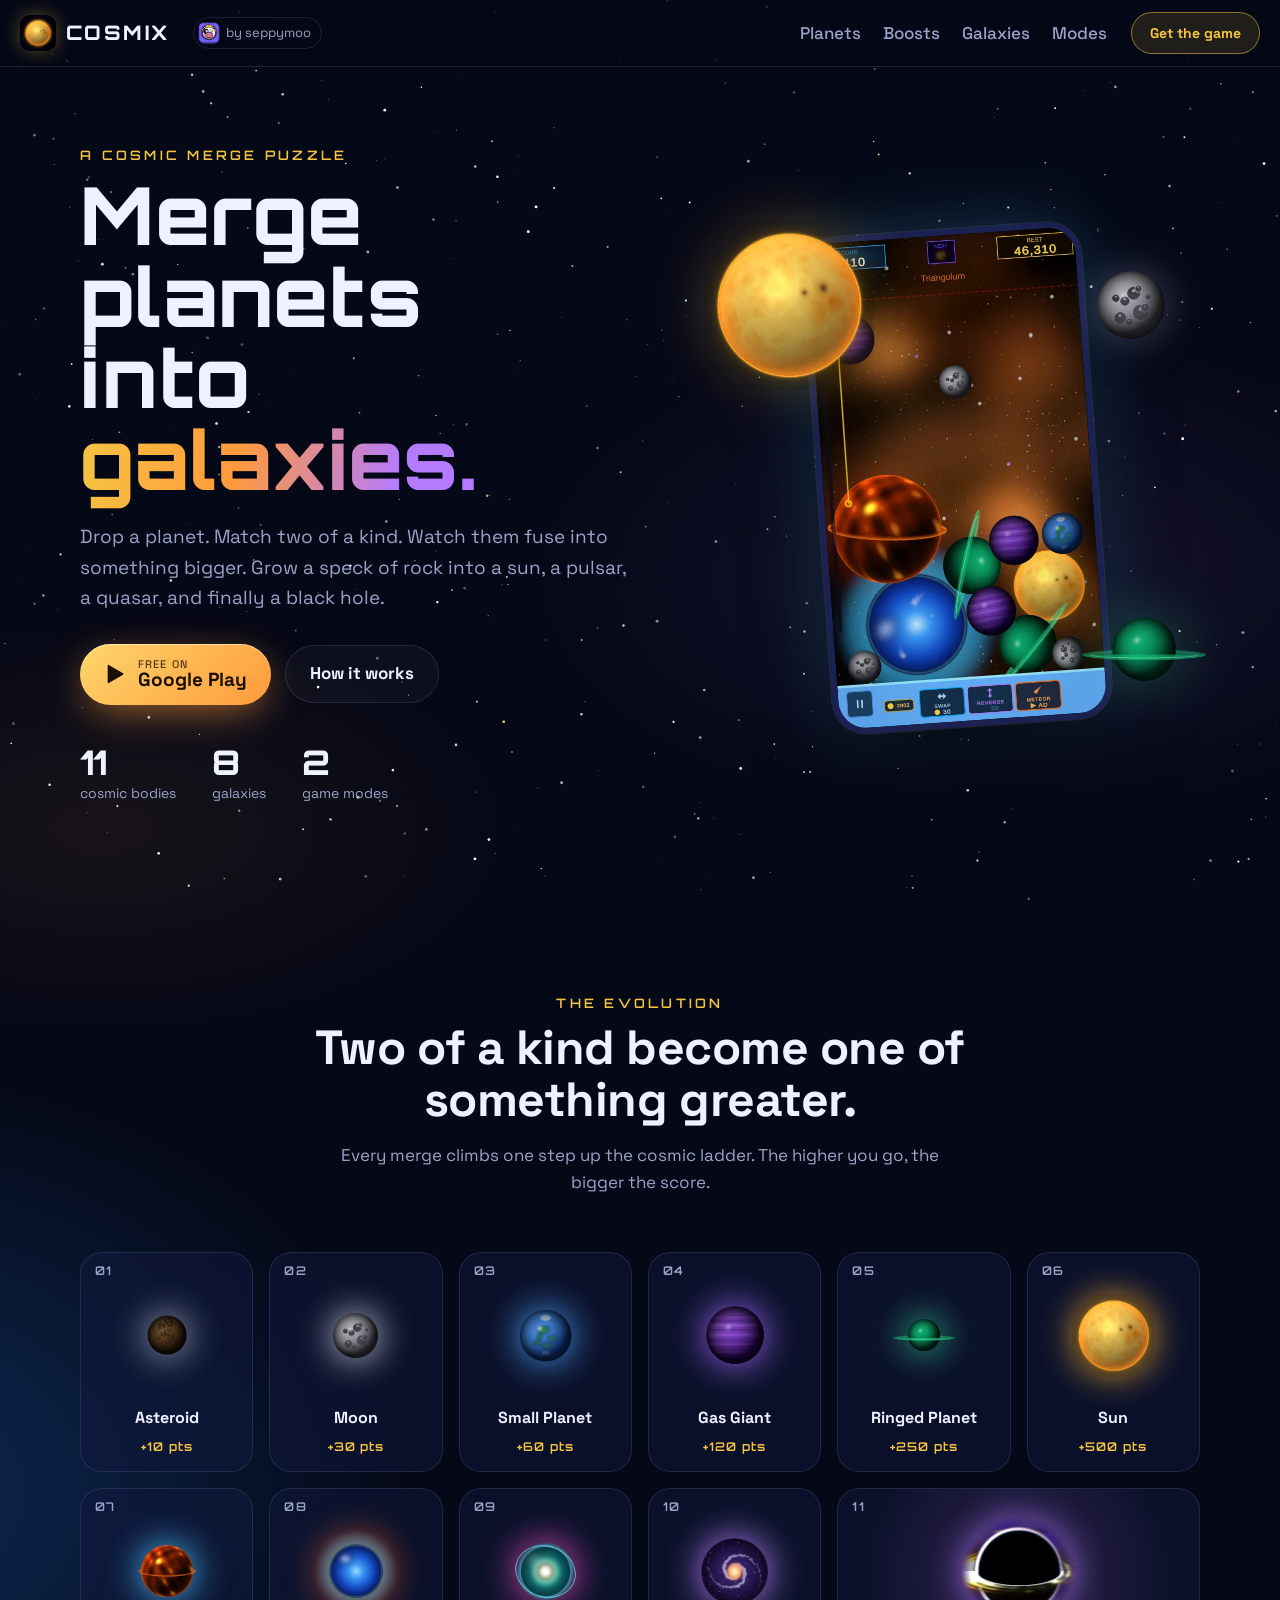
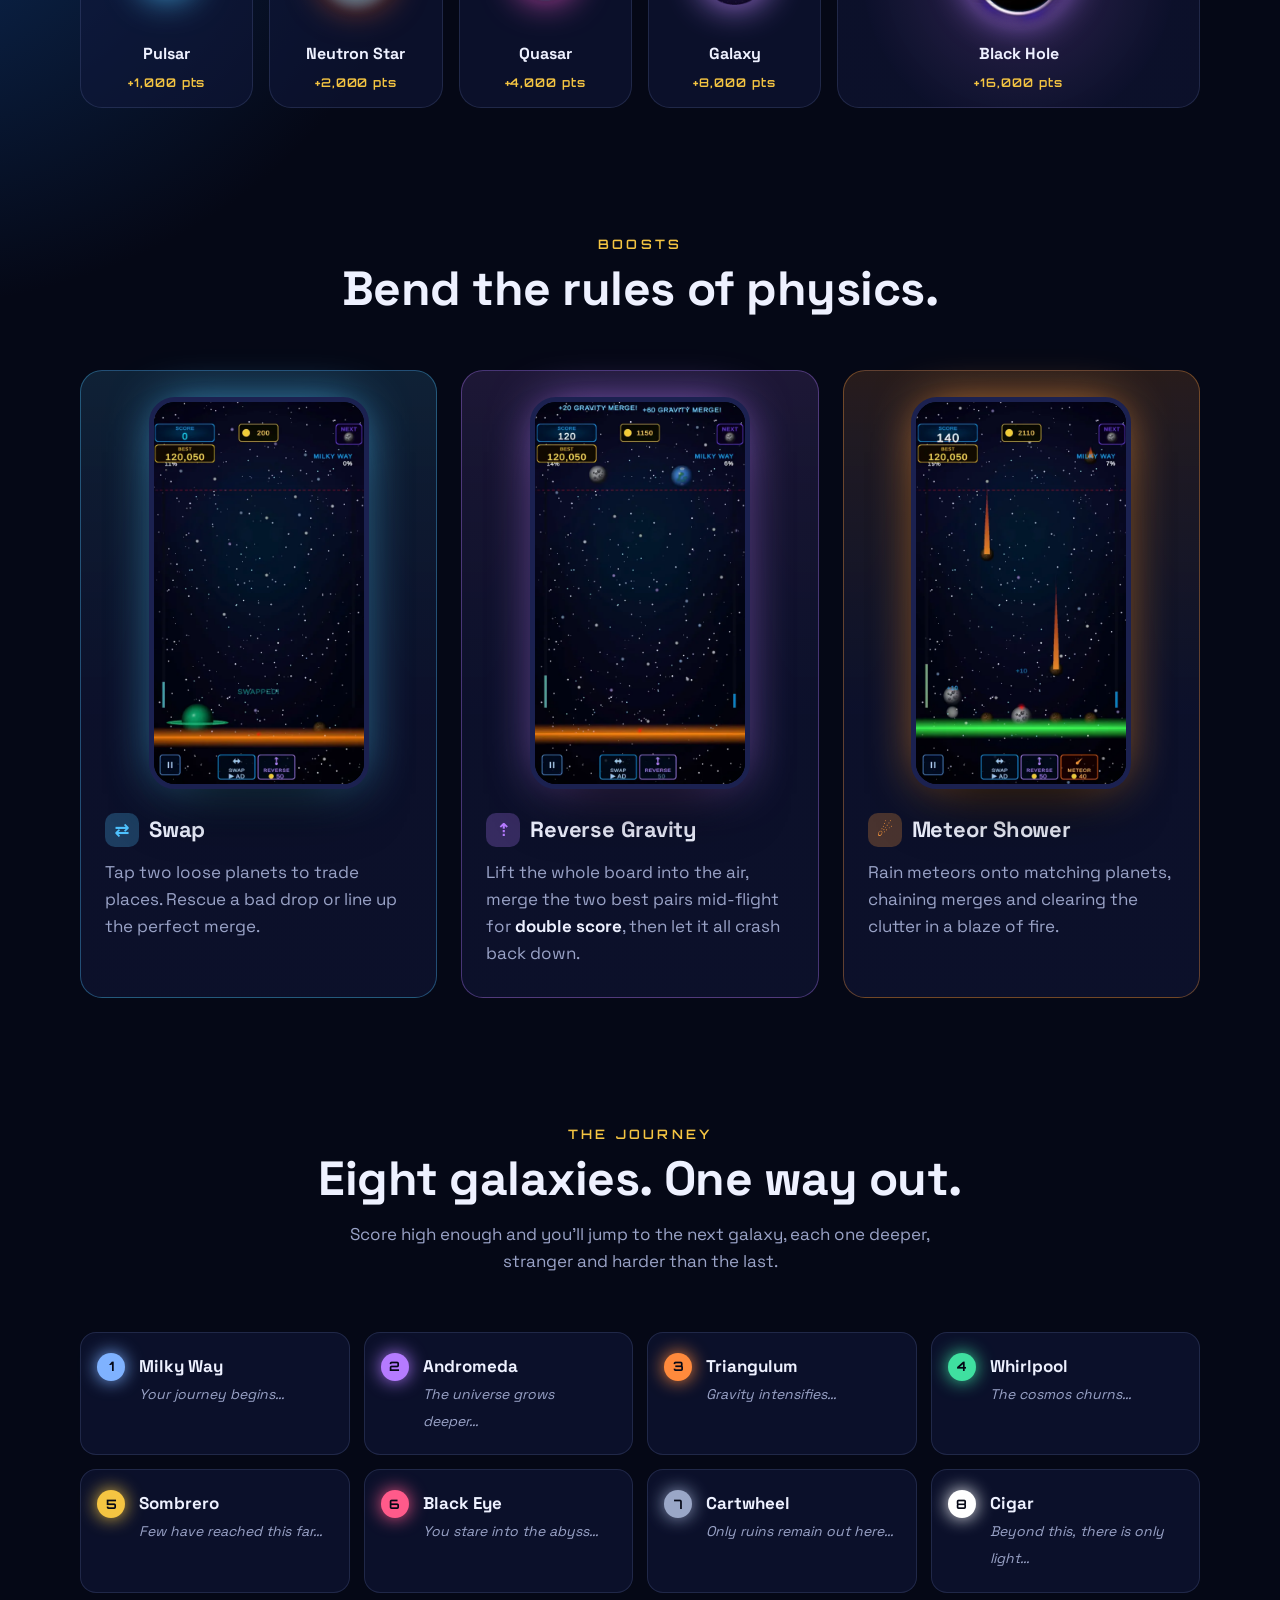
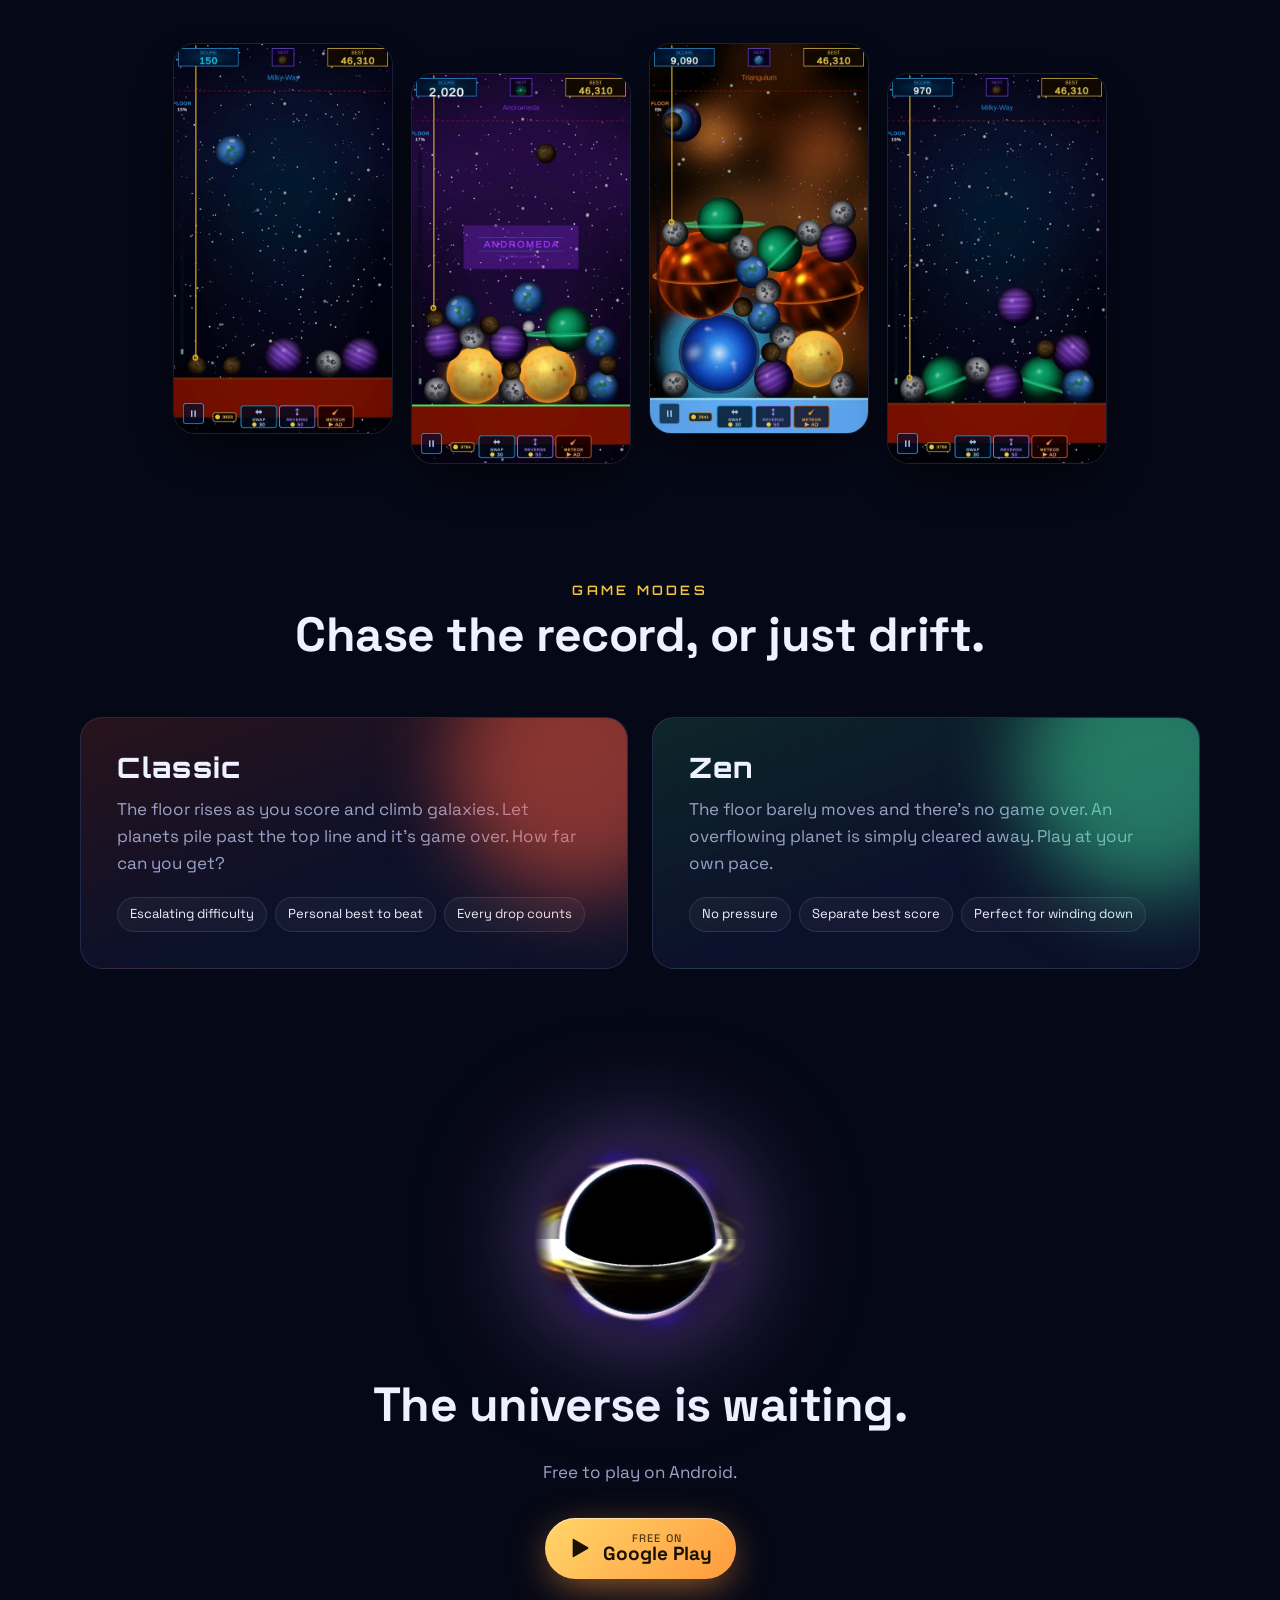
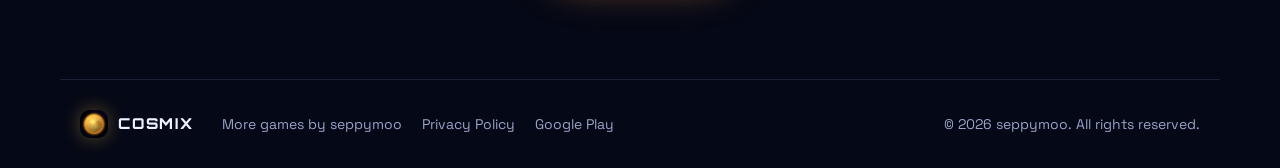
==== cosmix/index.html @ 3d3a6642 "Add About Me home page and seppymoo studio page; move Cosmix to /cosmix/ Co-Authored-By: Claude Opus" ====
<!doctype html>
<html lang="en">
<head>
<meta charset="utf-8">
<meta name="viewport" content="width=device-width, initial-scale=1, viewport-fit=cover">
<title>Cosmix — Merge planets into galaxies</title>
<meta name="description" content="Cosmix is a cosmic merge puzzle. Drop planets, match them, and grow asteroids into stars, quasars and black holes across eight galaxies. Free on Google Play.">
<meta name="theme-color" content="#050816">
<meta property="og:type" content="website">
<meta property="og:title" content="Cosmix — Merge planets into galaxies">
<meta property="og:description" content="Drop, match and merge your way from a tiny asteroid to a black hole. Free on Google Play.">
<meta property="og:image" content="https://sep-ai.github.io/cosmix/assets/og.jpg">
<meta property="og:url" content="https://sep-ai.github.io/cosmix/">
<meta name="twitter:card" content="summary_large_image">
<link rel="icon" type="image/png" href="assets/favicon.png">
<link rel="apple-touch-icon" href="assets/apple-touch-icon.png">
<link rel="preconnect" href="https://fonts.googleapis.com">
<link rel="preconnect" href="https://fonts.gstatic.com" crossorigin>
<link href="https://fonts.googleapis.com/css2?family=Orbitron:wght@600;800&family=Space+Grotesk:wght@400;500;700&display=swap" rel="stylesheet">
<link rel="stylesheet" href="style.css">
</head>
<body>
<canvas id="stars" aria-hidden="true"></canvas>
<div class="nebula" aria-hidden="true"></div>

<header class="nav">
  <a class="brand" href="#top"><img src="assets/icon.png" alt="" width="36" height="36"><span>COSMIX</span></a>
  <a class="by" href="../seppymoo/"><img src="../seppymoo/assets/cow.webp" alt="" width="22" height="22">by seppymoo</a>
  <nav>
    <a href="#planets">Planets</a>
    <a href="#boosts">Boosts</a>
    <a href="#galaxies">Galaxies</a>
    <a href="#modes">Modes</a>
  </nav>
  <a class="btn btn-sm" href="https://play.google.com/store/apps/details?id=com.sepai.cosmix">Get the game</a>
</header>

<main id="top">
  <!-- HERO -->
  <section class="hero wrap">
    <div class="hero-copy">
      <p class="eyebrow">A cosmic merge puzzle</p>
      <h1>Merge planets<br>into <span class="grad">galaxies.</span></h1>
      <p class="lede">Drop a planet. Match two of a kind. Watch them fuse into something bigger. Grow a speck of rock into a sun, a pulsar, a quasar, and finally a black hole.</p>
      <div class="cta-row">
        <a class="btn play" href="https://play.google.com/store/apps/details?id=com.sepai.cosmix">
          <svg viewBox="0 0 24 24" width="22" height="22" aria-hidden="true"><path fill="currentColor" d="M4 2.8v18.4c0 .6.7 1 1.2.7l15.6-9.2c.5-.3.5-1.1 0-1.4L5.2 2.1C4.7 1.8 4 2.2 4 2.8z"/></svg>
          <span><small>Free on</small>Google Play</span>
        </a>
        <a class="btn ghost" href="#planets">How it works</a>
      </div>
      <ul class="stats">
        <li><b>11</b><span>cosmic bodies</span></li>
        <li><b>8</b><span>galaxies</span></li>
        <li><b>2</b><span>game modes</span></li>
      </ul>
    </div>
    <div class="hero-art">
      <div class="orbit o1"><img src="assets/planets/sun.webp" alt=""></div>
      <div class="orbit o2"><img src="assets/planets/ringed_planet.webp" alt=""></div>
      <div class="orbit o3"><img src="assets/planets/moon.webp" alt=""></div>
      <div class="phone tilt"><img src="assets/shots/gp5.webp" alt="Cosmix gameplay in the Triangulum galaxy" width="540" height="960"></div>
    </div>
  </section>

  <!-- PLANET LADDER -->
  <section id="planets" class="wrap section">
    <p class="eyebrow">The evolution</p>
    <h2>Two of a kind become one of something greater.</h2>
    <p class="sub">Every merge climbs one step up the cosmic ladder. The higher you go, the bigger the score.</p>
    <ol class="ladder" id="ladder"></ol>
  </section>

  <!-- BOOSTS -->
  <section id="boosts" class="wrap section">
    <p class="eyebrow">Boosts</p>
    <h2>Bend the rules of physics.</h2>
    <div class="boosts">
      <article class="boost" style="--c:#4fc3ff">
        <div class="phone small"><img src="assets/shots/swap.webp" alt="Swap boost" loading="lazy" width="540" height="960"></div>
        <h3><span class="ico">⇄</span> Swap</h3>
        <p>Tap two loose planets to trade places. Rescue a bad drop or line up the perfect merge.</p>
      </article>
      <article class="boost" style="--c:#b57bff">
        <div class="phone small"><img src="assets/shots/reverse.webp" alt="Reverse Gravity boost" loading="lazy" width="540" height="960"></div>
        <h3><span class="ico">⇡</span> Reverse Gravity</h3>
        <p>Lift the whole board into the air, merge the two best pairs mid-flight for <b>double score</b>, then let it all crash back down.</p>
      </article>
      <article class="boost" style="--c:#ff9a3c">
        <div class="phone small"><img src="assets/shots/meteor.webp" alt="Meteor Shower boost" loading="lazy" width="540" height="960"></div>
        <h3><span class="ico">☄</span> Meteor Shower</h3>
        <p>Rain meteors onto matching planets, chaining merges and clearing the clutter in a blaze of fire.</p>
      </article>
    </div>
  </section>

  <!-- GALAXIES -->
  <section id="galaxies" class="wrap section">
    <p class="eyebrow">The journey</p>
    <h2>Eight galaxies. One way out.</h2>
    <p class="sub">Score high enough and you'll jump to the next galaxy, each one deeper, stranger and harder than the last.</p>
    <ol class="journey">
      <li style="--g:#7fb2ff"><b>Milky Way</b><span>Your journey begins…</span></li>
      <li style="--g:#b57bff"><b>Andromeda</b><span>The universe grows deeper…</span></li>
      <li style="--g:#ff8a3c"><b>Triangulum</b><span>Gravity intensifies…</span></li>
      <li style="--g:#3fe0a0"><b>Whirlpool</b><span>The cosmos churns…</span></li>
      <li style="--g:#f5c542"><b>Sombrero</b><span>Few have reached this far…</span></li>
      <li style="--g:#ff5a8a"><b>Black Eye</b><span>You stare into the abyss…</span></li>
      <li style="--g:#9aa7c7"><b>Cartwheel</b><span>Only ruins remain out here…</span></li>
      <li style="--g:#ffffff"><b>Cigar</b><span>Beyond this, there is only light…</span></li>
    </ol>
    <div class="gallery" aria-label="Screenshots">
      <img src="assets/shots/gp1.webp" alt="Milky Way" loading="lazy">
      <img src="assets/shots/gp3.webp" alt="Andromeda" loading="lazy">
      <img src="assets/shots/gp6.webp" alt="Triangulum" loading="lazy">
      <img src="assets/shots/gp2.webp" alt="Milky Way" loading="lazy">
    </div>
  </section>

  <!-- MODES -->
  <section id="modes" class="wrap section">
    <p class="eyebrow">Game modes</p>
    <h2>Chase the record, or just drift.</h2>
    <div class="modes">
      <article class="mode classic">
        <h3>Classic</h3>
        <p>The floor rises as you score and climb galaxies. Let planets pile past the top line and it's game over. How far can you get?</p>
        <ul><li>Escalating difficulty</li><li>Personal best to beat</li><li>Every drop counts</li></ul>
      </article>
      <article class="mode zen">
        <h3>Zen</h3>
        <p>The floor barely moves and there's no game over. An overflowing planet is simply cleared away. Play at your own pace.</p>
        <ul><li>No pressure</li><li>Separate best score</li><li>Perfect for winding down</li></ul>
      </article>
    </div>
  </section>

  <!-- FINAL CTA -->
  <section class="wrap final">
    <img class="final-hole" src="assets/planets/black_hole.webp" alt="" loading="lazy">
    <h2>The universe is waiting.</h2>
    <p class="sub">Free to play on Android.</p>
    <a class="btn play" href="https://play.google.com/store/apps/details?id=com.sepai.cosmix">
      <svg viewBox="0 0 24 24" width="22" height="22" aria-hidden="true"><path fill="currentColor" d="M4 2.8v18.4c0 .6.7 1 1.2.7l15.6-9.2c.5-.3.5-1.1 0-1.4L5.2 2.1C4.7 1.8 4 2.2 4 2.8z"/></svg>
      <span><small>Free on</small>Google Play</span>
    </a>
  </section>
</main>

<footer class="wrap footer">
  <div class="brand"><img src="assets/icon.png" alt="" width="28" height="28"><span>COSMIX</span></div>
  <nav><a href="../seppymoo/">More games by seppymoo</a><a href="privacy.html">Privacy Policy</a><a href="https://play.google.com/store/apps/details?id=com.sepai.cosmix">Google Play</a></nav>
  <p>© 2026 <a href="../seppymoo/">seppymoo</a>. All rights reserved.</p>
</footer>

<script src="main.js"></script>
</body>
</html>
---- cosmix/style.css ----
:root {
  --bg: #050816;
  --bg2: #0b1030;
  --ink: #eef1ff;
  --muted: #9aa3c7;
  --gold: #f5c542;
  --orange: #ff9a3c;
  --violet: #b57bff;
  --cyan: #4fc3ff;
  --line: rgba(160, 180, 255, .14);
  --card: rgba(18, 24, 60, .55);
  --radius: 22px;
  color-scheme: dark;
}

* { box-sizing: border-box; }
html { scroll-behavior: smooth; }
body {
  margin: 0;
  background: radial-gradient(1200px 800px at 80% -10%, #1a1350 0%, transparent 60%),
              radial-gradient(900px 700px at -10% 30%, #0c2a55 0%, transparent 60%),
              var(--bg);
  color: var(--ink);
  font: 400 17px/1.6 "Space Grotesk", system-ui, -apple-system, "Segoe UI", sans-serif;
  overflow-x: hidden;
}
img { max-width: 100%; display: block; }
a { color: inherit; }

#stars { position: fixed; inset: 0; width: 100%; height: 100%; z-index: -2; }
.nebula {
  position: fixed; inset: -20%; z-index: -1; pointer-events: none;
  background:
    radial-gradient(40% 30% at 70% 60%, rgba(181, 123, 255, .10), transparent 70%),
    radial-gradient(35% 25% at 20% 80%, rgba(255, 154, 60, .08), transparent 70%);
  animation: drift 40s ease-in-out infinite alternate;
}
@keyframes drift { to { transform: translate3d(3%, -4%, 0) rotate(4deg); } }

.wrap { width: min(1160px, 100%); margin-inline: auto; padding-inline: 20px; }

/* NAV */
.nav {
  position: sticky; top: 0; z-index: 10;
  display: flex; align-items: center; gap: 24px;
  padding: calc(12px + env(safe-area-inset-top, 0px)) 20px 12px;
  backdrop-filter: blur(14px); -webkit-backdrop-filter: blur(14px);
  background: rgba(5, 8, 22, .55);
  border-bottom: 1px solid var(--line);
}
.brand { display: flex; align-items: center; gap: 10px; text-decoration: none; }
.brand img { border-radius: 10px; box-shadow: 0 0 18px rgba(245, 197, 66, .35); }
.brand span { font: 800 20px/1 "Orbitron", sans-serif; letter-spacing: .12em; }
.nav nav { display: flex; gap: 22px; margin-left: auto; }
.nav nav a { text-decoration: none; color: var(--muted); font-weight: 500; transition: color .2s; }
.nav nav a:hover { color: var(--ink); }
@media (max-width: 760px) { .nav nav { display: none; } .nav .btn-sm { margin-left: auto; } }

/* BUTTONS */
.btn {
  display: inline-flex; align-items: center; gap: 12px;
  padding: 14px 24px; border-radius: 999px; font-weight: 700; text-decoration: none;
  transition: transform .2s, box-shadow .2s, background .2s;
}
.btn:hover { transform: translateY(-2px); }
.btn-sm { padding: 9px 18px; font-size: 14px; background: rgba(245, 197, 66, .12); border: 1px solid rgba(245, 197, 66, .5); color: var(--gold); }
.play {
  background: linear-gradient(135deg, #ffd66b, var(--orange));
  color: #1a0f00;
  box-shadow: 0 10px 40px -8px rgba(255, 154, 60, .7), inset 0 1px 0 rgba(255, 255, 255, .5);
}
.play:hover { box-shadow: 0 14px 50px -6px rgba(255, 154, 60, .9); }
.play span { display: flex; flex-direction: column; line-height: 1.1; font-size: 19px; }
.play small { font-size: 11px; font-weight: 500; text-transform: uppercase; letter-spacing: .1em; opacity: .75; }
.ghost { border: 1px solid var(--line); color: var(--ink); background: rgba(255, 255, 255, .03); }
.ghost:hover { border-color: rgba(255, 255, 255, .35); }

/* TYPE */
.eyebrow { margin: 0 0 12px; color: var(--gold); font: 600 13px/1 "Orbitron", sans-serif; letter-spacing: .25em; text-transform: uppercase; }
h1, h2, h3 { margin: 0; line-height: 1.08; letter-spacing: -.01em; }
h1 { font: 800 clamp(42px, 7vw, 80px)/1.02 "Orbitron", sans-serif; letter-spacing: .01em; }
h2 { font-size: clamp(30px, 4.4vw, 48px); font-weight: 700; max-width: 24ch; }
h3 { font-size: 22px; }
.grad {
  background: linear-gradient(100deg, var(--gold), var(--orange) 40%, var(--violet) 80%);
  -webkit-background-clip: text; background-clip: text; color: transparent;
}
.lede { font-size: 19px; color: var(--muted); max-width: 46ch; margin: 22px 0 30px; }
.sub { color: var(--muted); max-width: 56ch; margin: 16px 0 0; }

/* HERO */
.hero { display: grid; grid-template-columns: 1.1fr .9fr; gap: 40px; align-items: center; min-height: min(calc(100vh - 70px), 820px); padding-block: 40px; }
.cta-row { display: flex; flex-wrap: wrap; gap: 14px; align-items: center; }
.stats { list-style: none; padding: 0; margin: 40px 0 0; display: flex; gap: 36px; flex-wrap: wrap; }
.stats b { display: block; font: 800 34px/1 "Orbitron", sans-serif; color: var(--ink); }
.stats span { color: var(--muted); font-size: 14px; }

.hero-art { position: relative; display: grid; place-items: center; min-height: 560px; }
.phone {
  position: relative; width: 280px; aspect-ratio: 9 / 16; border-radius: 34px; overflow: hidden;
  border: 6px solid #1b2150; background: #000;
  box-shadow: 0 0 0 1px rgba(255, 255, 255, .08), 0 40px 90px -20px rgba(0, 0, 0, .9), 0 0 80px -10px rgba(79, 195, 255, .35);
}
.phone img { width: 100%; height: 100%; object-fit: cover; }
.tilt { transform: rotate(-4deg); animation: float 7s ease-in-out infinite; }
@keyframes float { 50% { transform: rotate(-3deg) translateY(-14px); } }
.orbit { position: absolute; z-index: 2; filter: drop-shadow(0 0 30px rgba(255, 200, 80, .35)); }
.orbit img { width: 100%; }
.o1 { width: 170px; top: 4%; left: -2%; animation: bob 9s ease-in-out infinite; }
.o2 { width: 150px; bottom: 6%; right: -4%; animation: bob 11s ease-in-out infinite reverse; filter: drop-shadow(0 0 30px rgba(63, 224, 160, .35)); }
.o3 { width: 80px; top: 12%; right: 6%; animation: bob 7s ease-in-out infinite; filter: drop-shadow(0 0 20px rgba(200, 210, 255, .3)); }
@keyframes bob { 50% { transform: translate(8px, -16px) rotate(8deg); } }

@media (max-width: 900px) {
  .hero { grid-template-columns: 1fr; min-height: 0; text-align: center; }
  .lede, .sub, h2 { margin-inline: auto; }
  .cta-row, .stats { justify-content: center; }
  .hero-art { min-height: 480px; }
  .phone { width: 230px; }
  .o1 { width: 120px; left: 6%; } .o2 { width: 110px; right: 4%; } .o3 { width: 60px; }
}

/* SECTIONS */
.section { padding-block: 110px 20px; }
.section > .eyebrow, .section > h2, .section > .sub { text-align: center; margin-inline: auto; }

/* LADDER */
.ladder {
  list-style: none; padding: 0; margin: 56px 0 0;
  display: grid; grid-template-columns: repeat(auto-fit, minmax(150px, 1fr)); gap: 16px;
  counter-reset: tier;
}
.ladder li {
  position: relative; counter-increment: tier;
  display: flex; flex-direction: column; align-items: center; justify-content: flex-end; gap: 10px;
  padding: 22px 12px 18px; min-height: 210px;
  background: var(--card); border: 1px solid var(--line); border-radius: var(--radius);
  transition: transform .3s, border-color .3s, box-shadow .3s;
  opacity: 0; transform: translateY(20px);
}
.ladder li.in { opacity: 1; transform: none; transition: opacity .6s, transform .6s, border-color .3s, box-shadow .3s; }
.ladder li:hover { border-color: var(--glow); box-shadow: 0 0 40px -10px var(--glow); transform: translateY(-4px); }
.ladder li::before {
  content: counter(tier, decimal-leading-zero); position: absolute; top: 12px; left: 14px;
  font: 600 12px/1 "Orbitron", sans-serif; color: var(--muted); letter-spacing: .1em;
}
.ladder .body { display: grid; place-items: center; height: 120px; width: 120px; }
.ladder img { filter: drop-shadow(0 0 18px var(--glow)); transition: transform .5s; }
.ladder li:hover img { transform: scale(1.08) rotate(8deg); }
.ladder b { font-size: 16px; }
.ladder small { color: var(--gold); font: 600 12px/1 "Orbitron", sans-serif; letter-spacing: .08em; }
.ladder li.final { grid-column: span 2; background: radial-gradient(circle at 50% 40%, rgba(181, 123, 255, .25), var(--card) 70%); }
@media (max-width: 520px) { .ladder { grid-template-columns: repeat(2, 1fr); } .ladder li.final { grid-column: span 2; } }

/* BOOSTS */
.boosts { display: grid; grid-template-columns: repeat(3, 1fr); gap: 24px; margin-top: 56px; }
.boost {
  padding: 26px 24px 30px; border-radius: var(--radius);
  background: linear-gradient(180deg, color-mix(in srgb, var(--c) 14%, transparent), var(--card) 55%);
  border: 1px solid color-mix(in srgb, var(--c) 35%, transparent);
  transition: transform .3s, box-shadow .3s;
}
.boost:hover { transform: translateY(-6px); box-shadow: 0 30px 60px -30px var(--c); }
.phone.small { width: 100%; max-width: 220px; margin: 0 auto 24px; border-radius: 26px; border-width: 5px; box-shadow: 0 30px 60px -25px #000, 0 0 50px -12px var(--c); }
.boost h3 { display: flex; align-items: center; gap: 10px; }
.ico { display: grid; place-items: center; width: 34px; height: 34px; border-radius: 10px; background: color-mix(in srgb, var(--c) 25%, transparent); color: var(--c); font-size: 18px; }
.boost p { color: var(--muted); margin: 12px 0 0; }
.boost p b { color: var(--ink); }
@media (max-width: 900px) { .boosts { grid-template-columns: 1fr; max-width: 440px; margin-inline: auto; } }

/* JOURNEY */
.journey {
  list-style: none; padding: 0; margin: 56px 0 0;
  display: grid; grid-template-columns: repeat(4, 1fr); gap: 14px; counter-reset: g;
}
.journey li {
  counter-increment: g; position: relative; padding: 20px 20px 20px 58px;
  border-radius: 16px; background: var(--card); border: 1px solid var(--line);
}
.journey li::before {
  content: counter(g); position: absolute; left: 16px; top: 20px;
  width: 28px; height: 28px; border-radius: 50%; display: grid; place-items: center;
  font: 700 13px/1 "Orbitron", sans-serif; color: #050816; background: var(--g);
  box-shadow: 0 0 18px var(--g);
}
.journey b { display: block; font-size: 17px; }
.journey span { color: var(--muted); font-size: 14px; font-style: italic; }
@media (max-width: 900px) { .journey { grid-template-columns: repeat(2, 1fr); } }
@media (max-width: 480px) { .journey { grid-template-columns: 1fr; } }

.gallery {
  display: flex; gap: 18px; margin-top: 40px; overflow-x: auto; padding: 10px 4px 20px;
  scroll-snap-type: x mandatory; scrollbar-width: thin;
}
.gallery img {
  flex: 0 0 auto; width: 220px; aspect-ratio: 9 / 16; object-fit: cover; border-radius: 22px;
  border: 1px solid var(--line); scroll-snap-align: center;
  box-shadow: 0 20px 50px -20px #000;
}
@media (min-width: 1000px) { .gallery { justify-content: center; overflow: visible; } .gallery img:nth-child(even) { transform: translateY(30px); } }

/* MODES */
.modes { display: grid; grid-template-columns: 1fr 1fr; gap: 24px; margin-top: 56px; }
.mode { padding: 36px; border-radius: var(--radius); border: 1px solid var(--line); position: relative; overflow: hidden; }
.mode::after { content: ""; position: absolute; width: 260px; height: 260px; right: -80px; top: -80px; border-radius: 50%; filter: blur(40px); opacity: .5; }
.classic { background: linear-gradient(160deg, rgba(255, 90, 60, .14), var(--card) 60%); }
.classic::after { background: #ff5a3c; }
.zen { background: linear-gradient(160deg, rgba(63, 224, 160, .14), var(--card) 60%); }
.zen::after { background: #3fe0a0; }
.mode h3 { font: 800 28px/1 "Orbitron", sans-serif; letter-spacing: .06em; }
.mode p { color: var(--muted); margin: 14px 0 20px; }
.mode ul { margin: 0; padding: 0; list-style: none; display: flex; flex-wrap: wrap; gap: 8px; }
.mode li { font-size: 13px; padding: 6px 12px; border-radius: 999px; border: 1px solid var(--line); background: rgba(255, 255, 255, .04); }
@media (max-width: 760px) { .modes { grid-template-columns: 1fr; } .mode { padding: 28px; } }

/* FINAL */
.final { text-align: center; padding-block: 140px 100px; display: flex; flex-direction: column; align-items: center; gap: 12px; }
.final-hole { width: 220px; margin-bottom: 18px; animation: spin 40s linear infinite; filter: drop-shadow(0 0 60px rgba(181, 123, 255, .6)); }
@keyframes spin { to { transform: rotate(360deg); } }
.final h2 { max-width: none; }
.final .btn { margin-top: 20px; }

/* FOOTER */
.footer {
  display: flex; flex-wrap: wrap; align-items: center; gap: 16px 28px;
  padding-block: 30px calc(30px + env(safe-area-inset-bottom, 0px));
  border-top: 1px solid var(--line); color: var(--muted); font-size: 14px;
}
.footer .brand span { font-size: 15px; color: var(--ink); }
.footer nav { display: flex; gap: 20px; }
.footer a { text-decoration: none; } .footer a:hover { color: var(--ink); }
.footer p { margin: 0 0 0 auto; }
@media (max-width: 640px) { .footer { justify-content: center; text-align: center; } .footer p { margin: 0; width: 100%; } }

/* LEGAL PAGE */
.legal { max-width: 760px; padding-block: 60px 80px; }
.legal h1 { font-size: clamp(32px, 5vw, 48px); margin-bottom: 8px; }
.legal h2 { font-size: 22px; max-width: none; margin: 40px 0 10px; color: var(--gold); }
.legal p, .legal li { color: #c9cfee; }
.legal a { color: var(--cyan); }
.legal .meta { color: var(--muted); font-size: 14px; }

@media (prefers-reduced-motion: reduce) {
  *, *::before, *::after { animation: none !important; transition: none !important; }
  .ladder li { opacity: 1; transform: none; }
}

/* studio credit */
.by { display: inline-flex; align-items: center; gap: 6px; font-size: 13px; color: var(--muted); text-decoration: none; padding: 4px 10px 4px 4px; border-radius: 999px; border: 1px solid var(--line); }
.by:hover { color: var(--ink); border-color: rgba(255,255,255,.3); }
.by img { border-radius: 6px; }
@media (max-width: 460px) { .by { display: none; } }
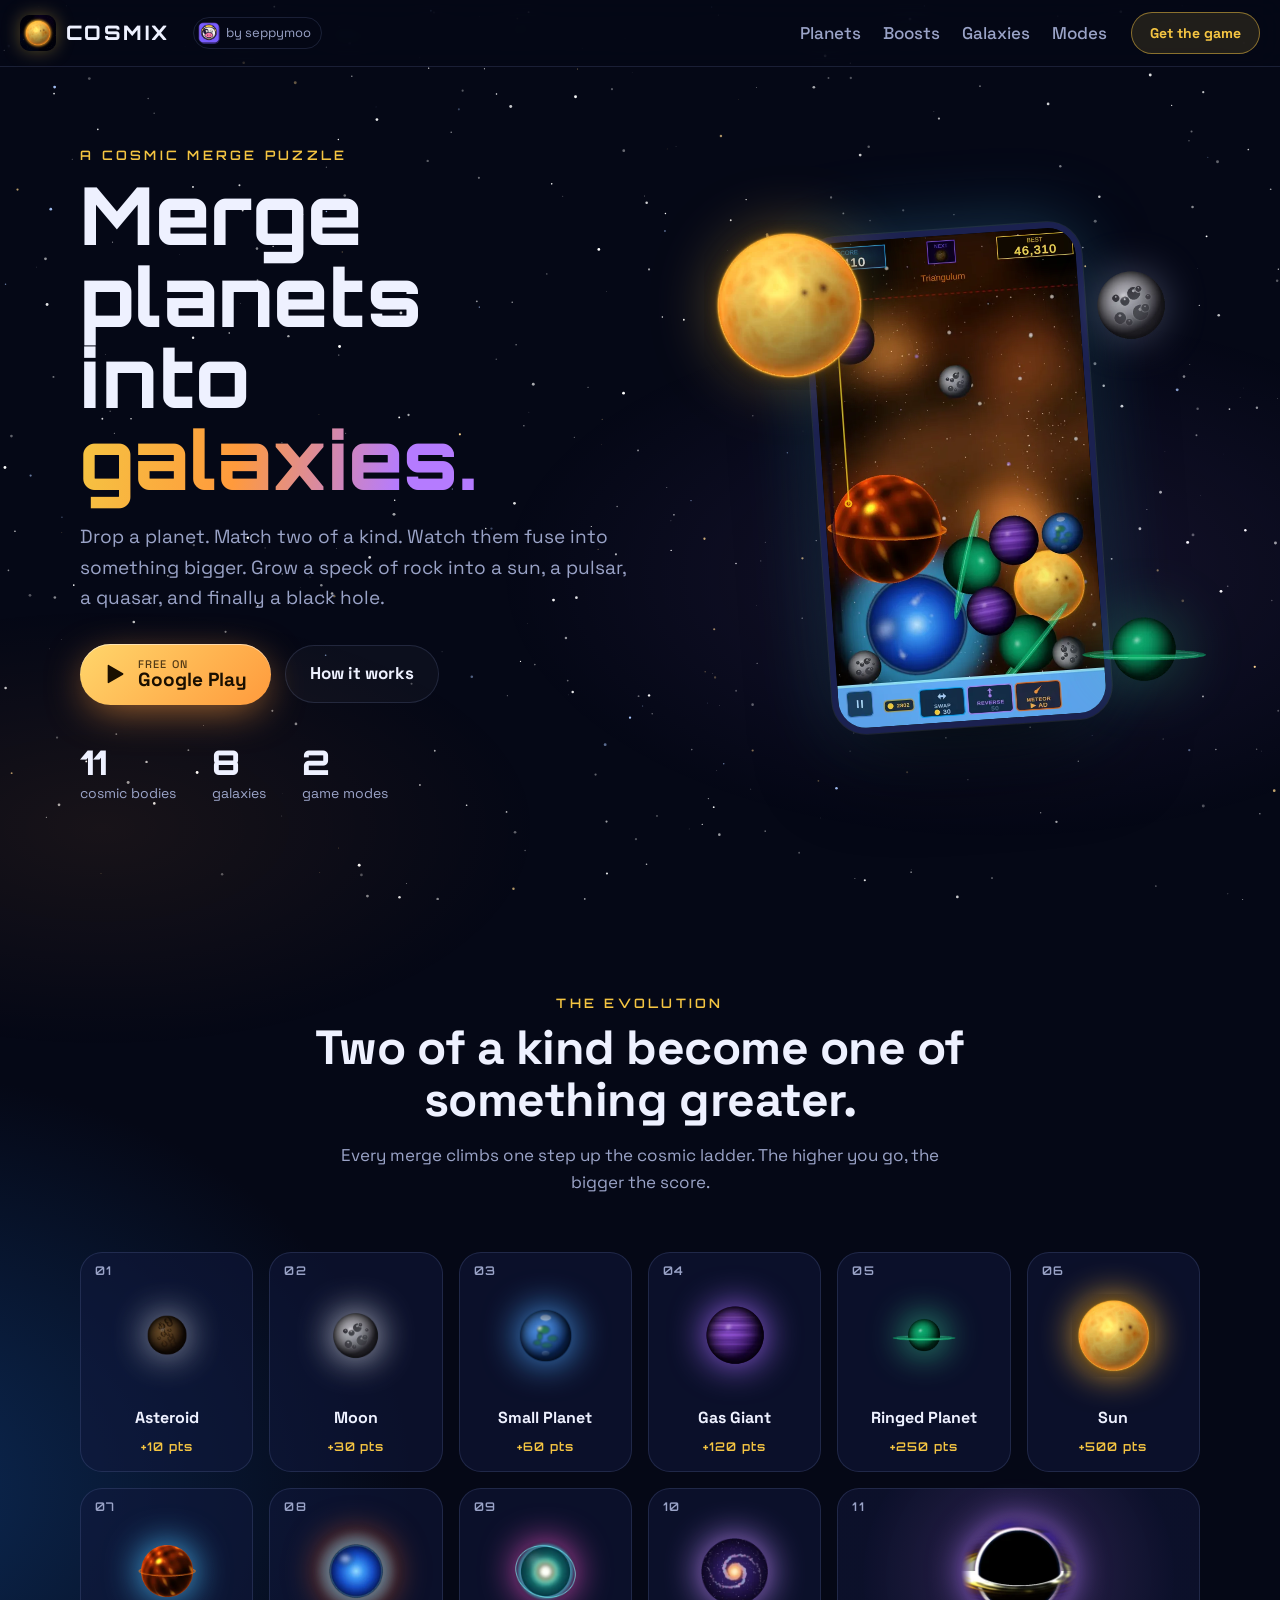
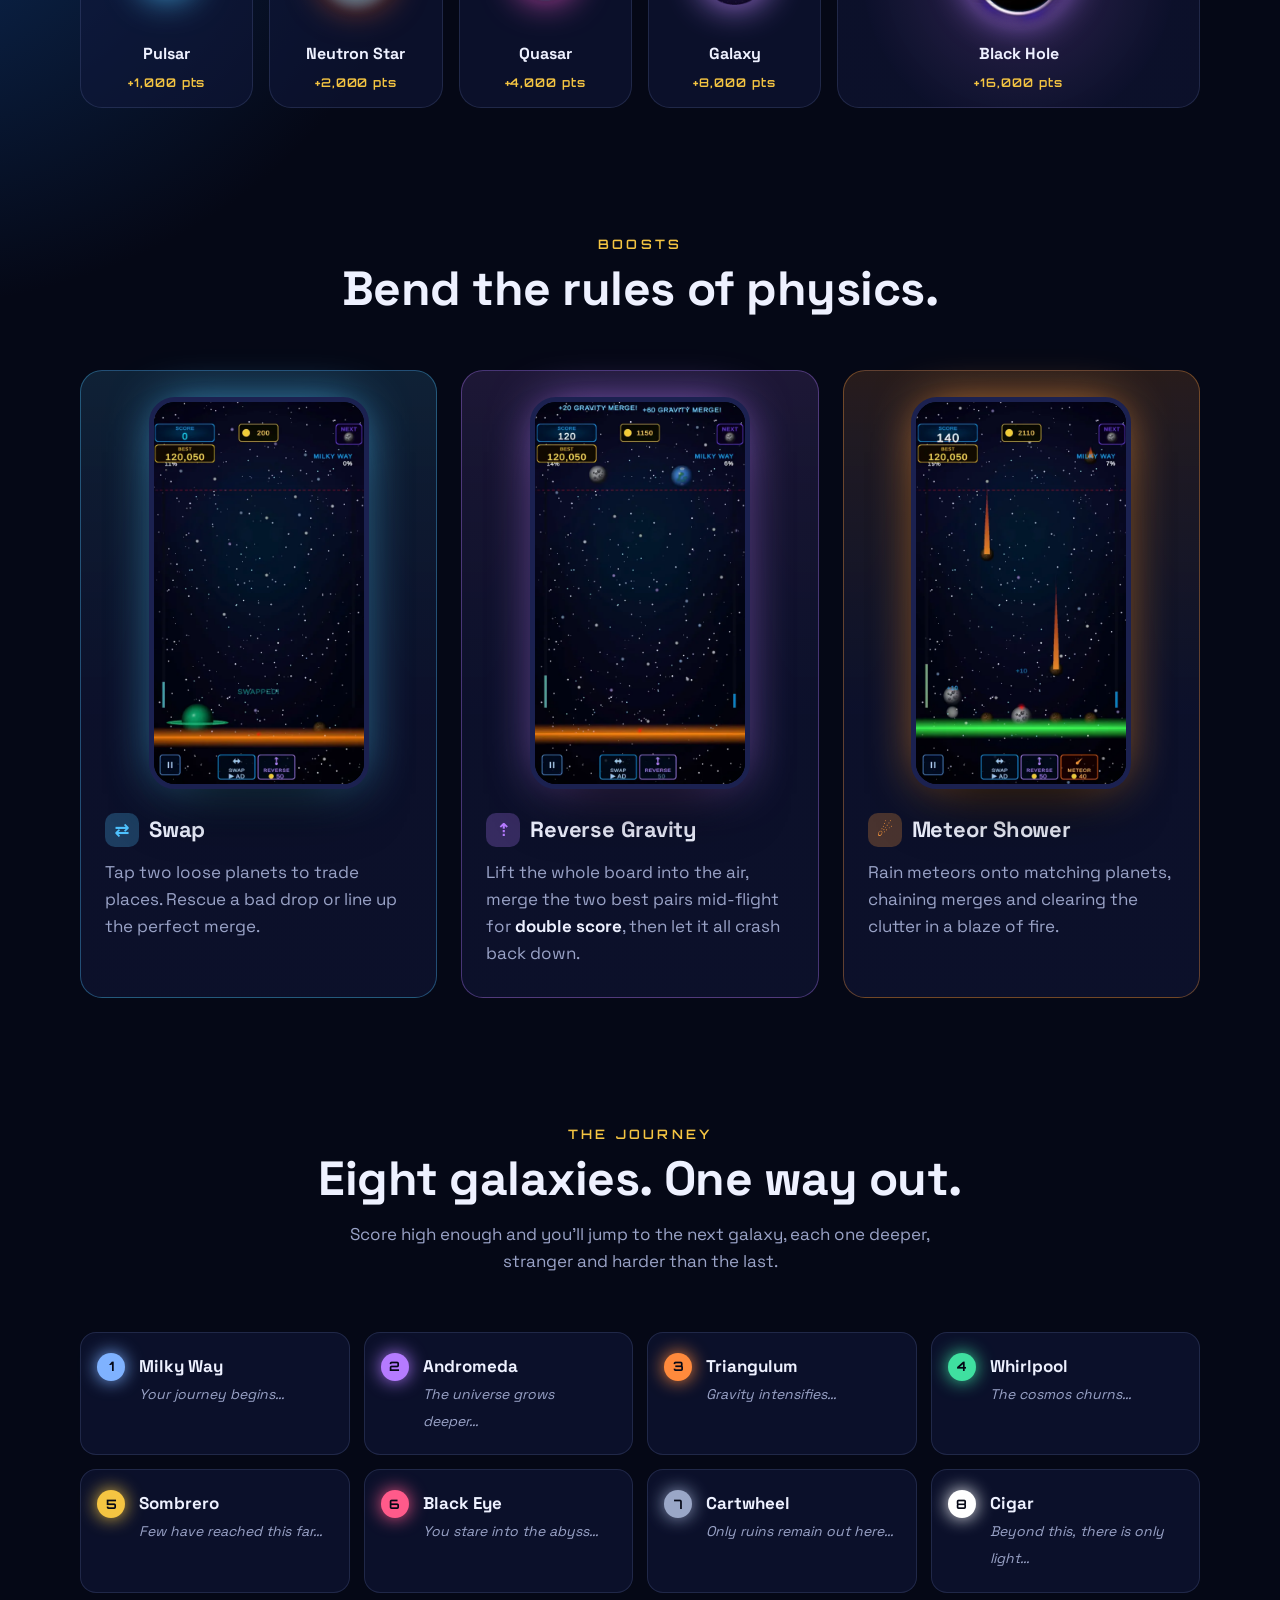
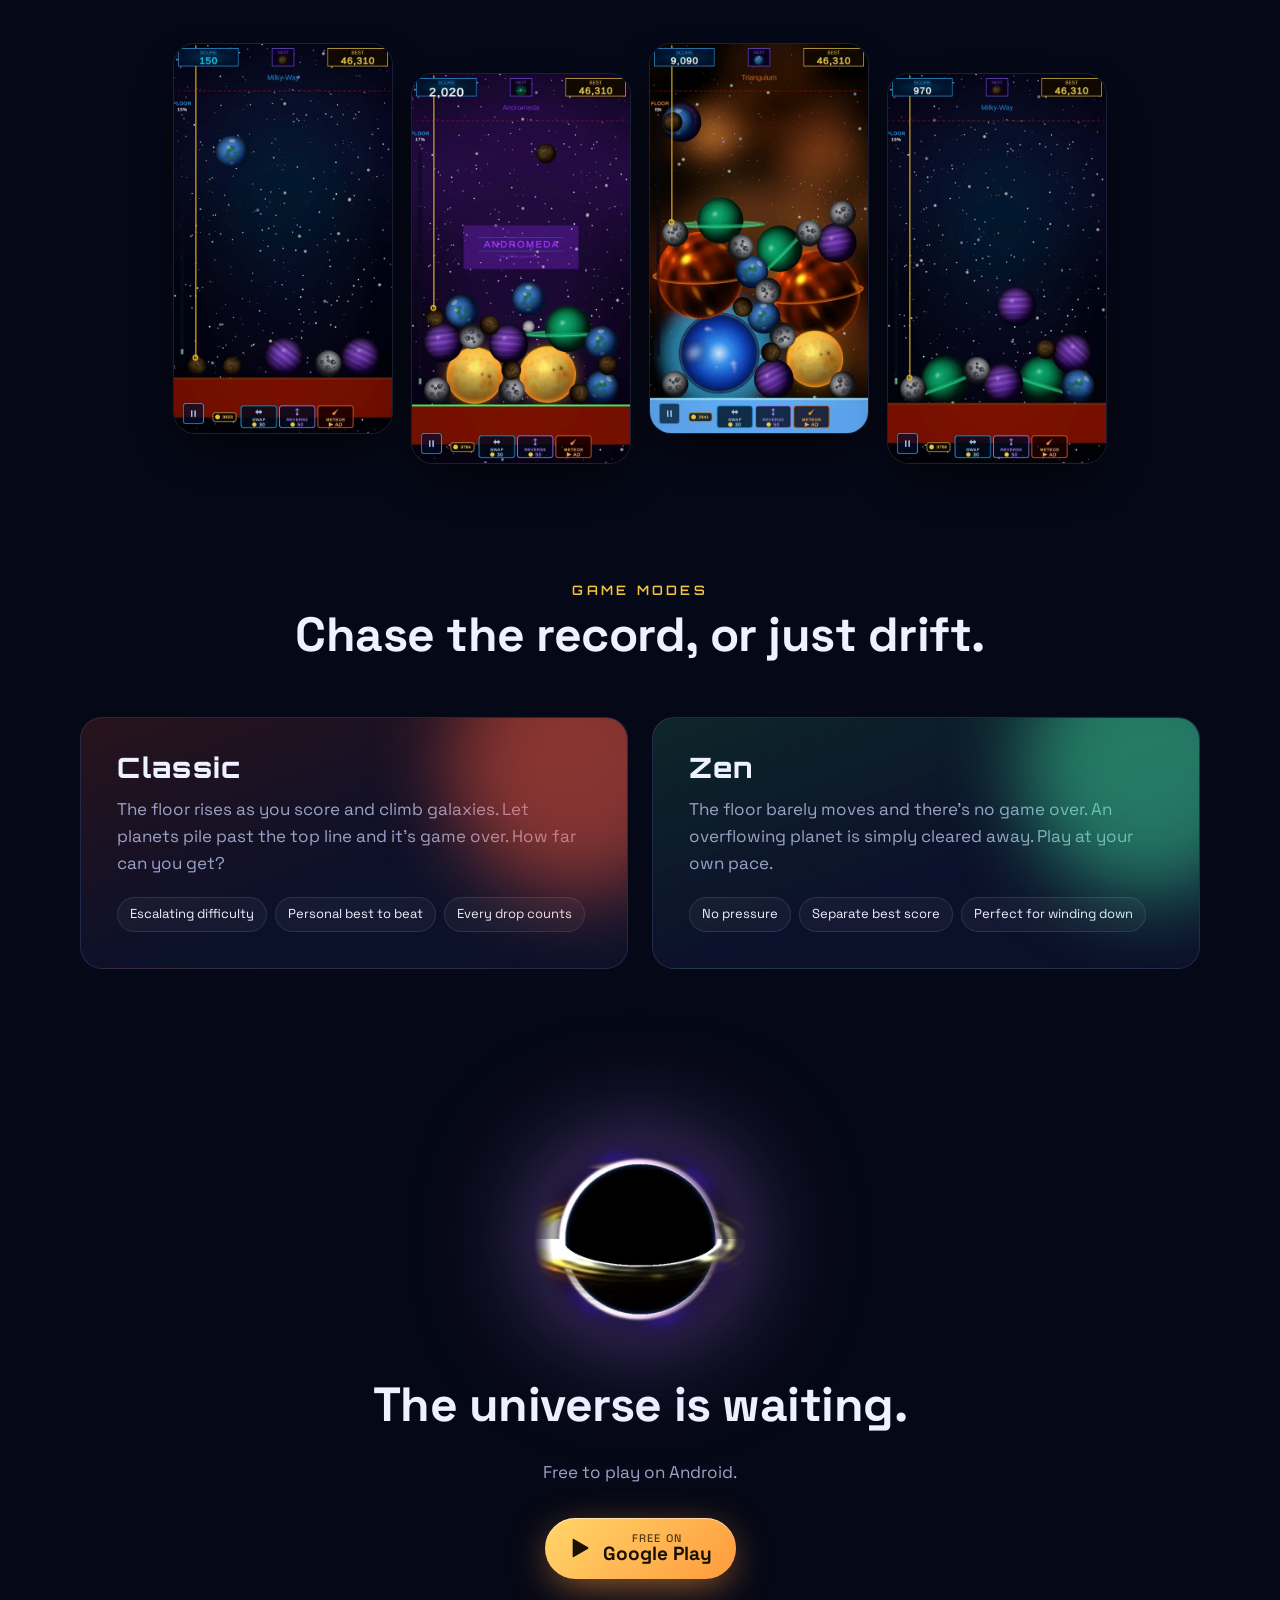
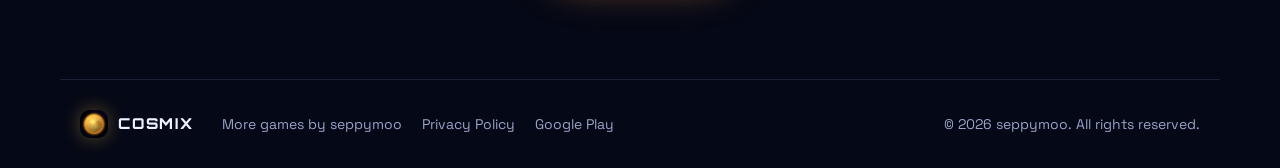
==== commit 3ff1ffb4: "Use store title Cosmix: Planet Merge Co-Authored-By: Claude Opus 5.5 <noreply@anthropic.com> Claude-" ====
--- a/cosmix/index.html
+++ b/cosmix/index.html
@@ -3,11 +3,11 @@
 <head>
 <meta charset="utf-8">
 <meta name="viewport" content="width=device-width, initial-scale=1, viewport-fit=cover">
-<title>Cosmix — Merge planets into galaxies</title>
-<meta name="description" content="Cosmix is a cosmic merge puzzle. Drop planets, match them, and grow asteroids into stars, quasars and black holes across eight galaxies. Free on Google Play.">
+<title>Cosmix: Planet Merge — merge planets into galaxies</title>
+<meta name="description" content="Cosmix: Planet Merge is a cosmic merge puzzle. Drop planets, match them, and grow asteroids into stars, quasars and black holes across eight galaxies. Free on Google Play.">
 <meta name="theme-color" content="#050816">
 <meta property="og:type" content="website">
-<meta property="og:title" content="Cosmix — Merge planets into galaxies">
+<meta property="og:title" content="Cosmix: Planet Merge">
 <meta property="og:description" content="Drop, match and merge your way from a tiny asteroid to a black hole. Free on Google Play.">
 <meta property="og:image" content="https://sep-ai.github.io/cosmix/assets/og.jpg">
 <meta property="og:url" content="https://sep-ai.github.io/cosmix/">
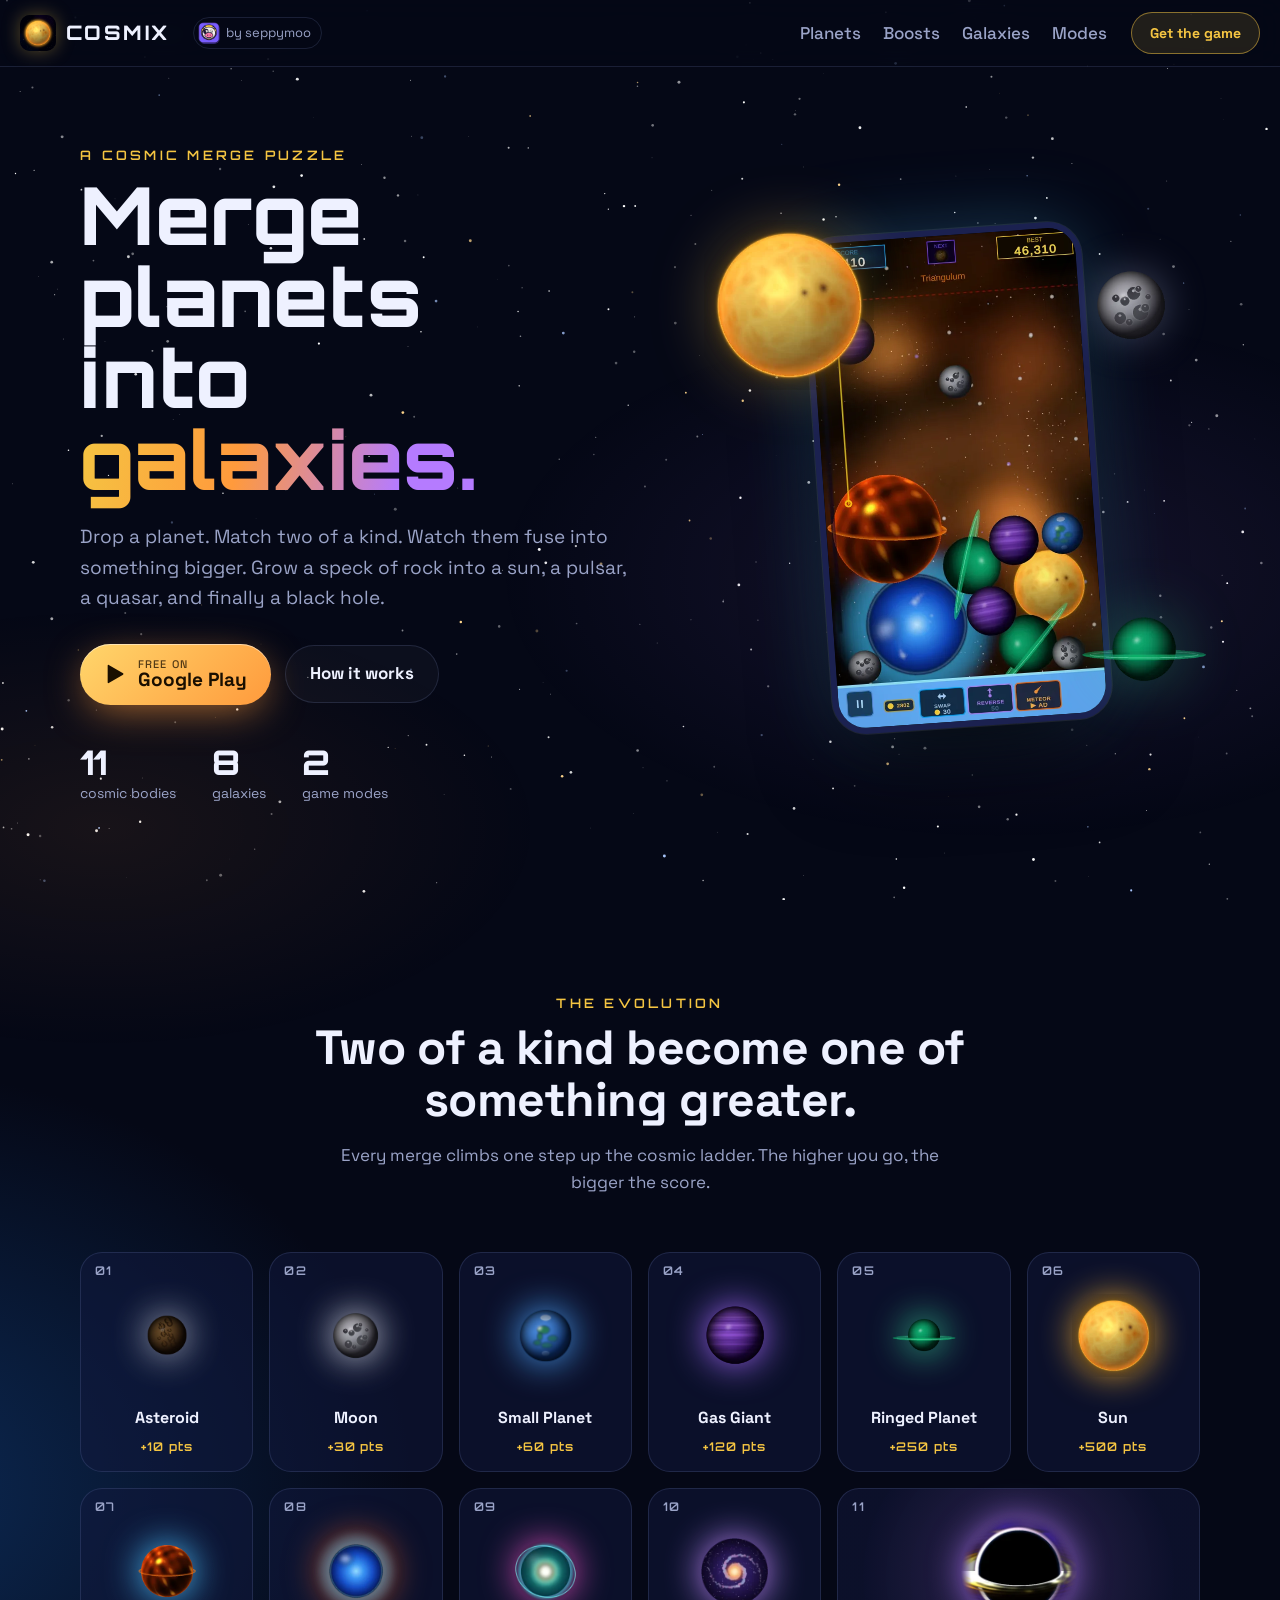
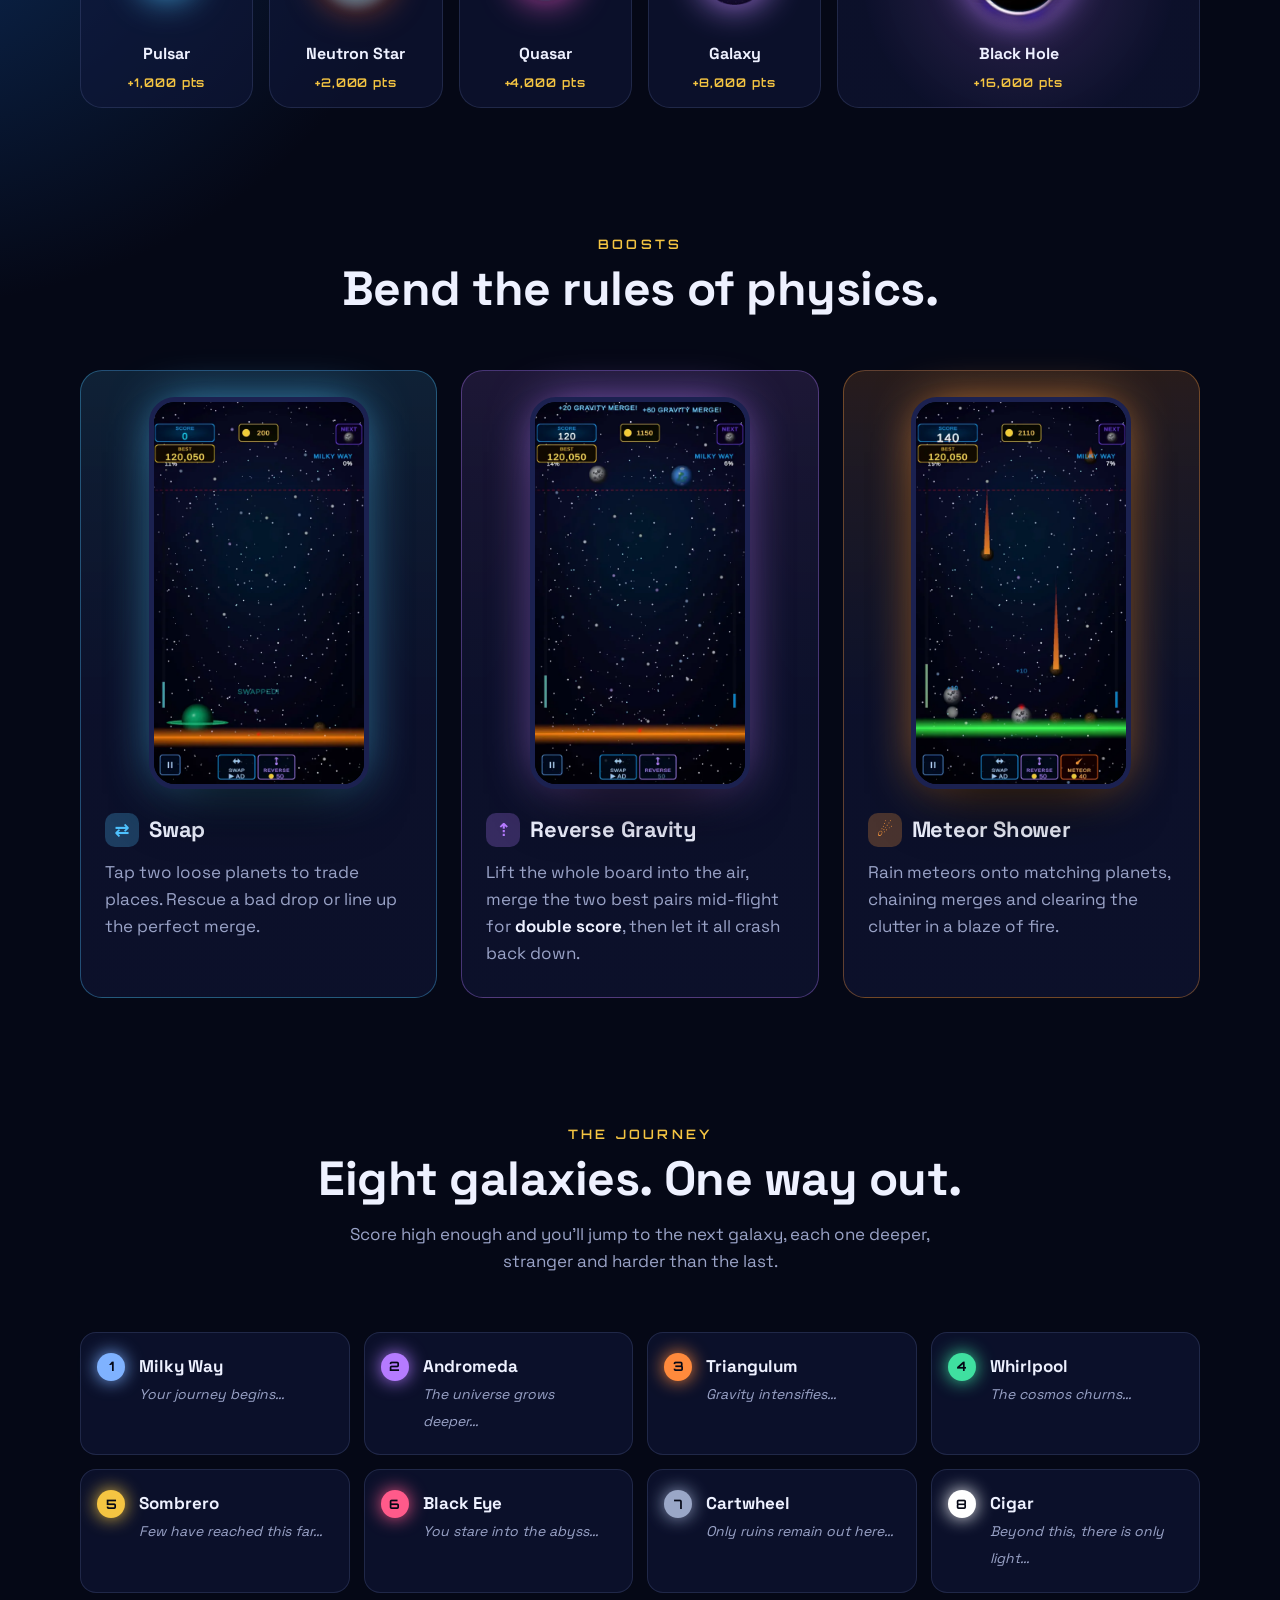
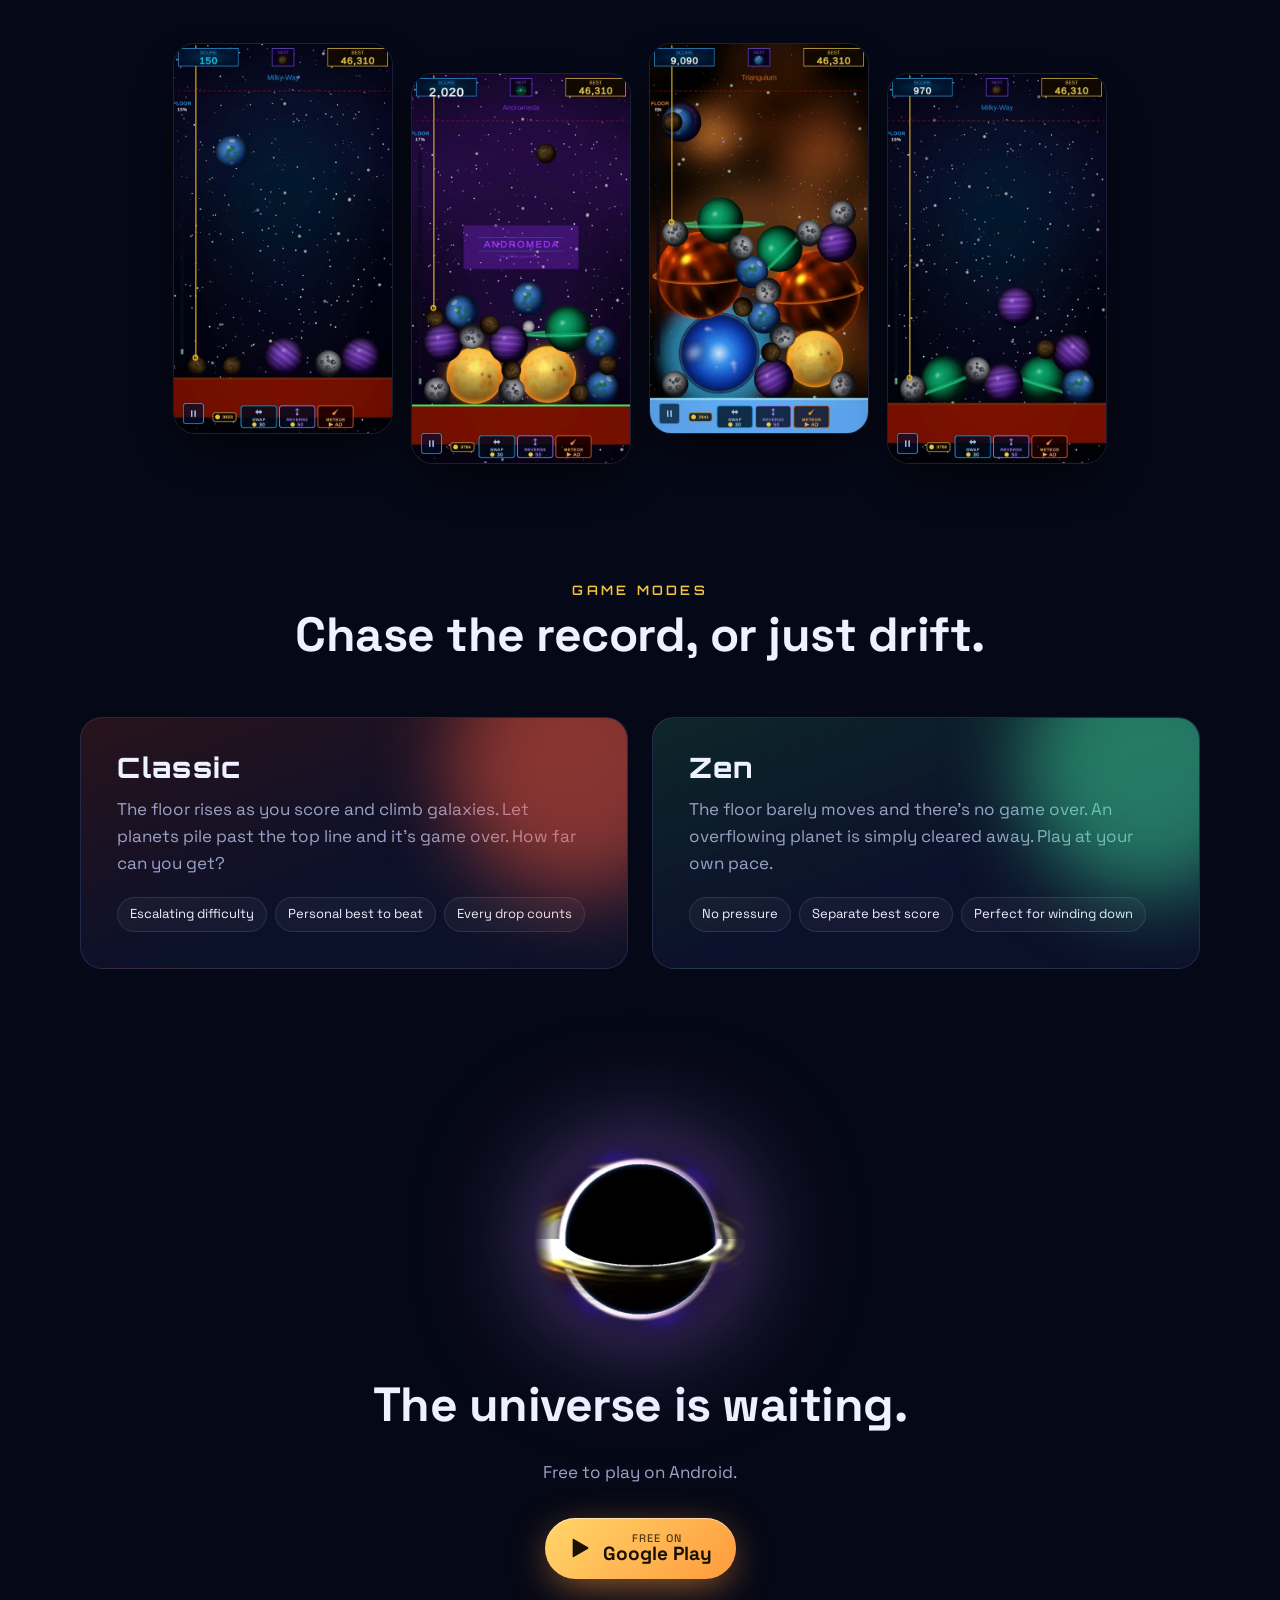
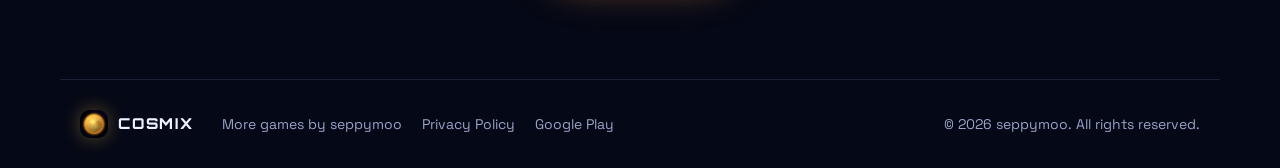
==== commit 2a88ea1b: "Tag Play Store links with website UTM referrer Co-Authored-By: Claude Opus 5.5 <noreply@anthropic.co" ====
--- a/cosmix/index.html
+++ b/cosmix/index.html
@@ -32,7 +32,7 @@
     <a href="#galaxies">Galaxies</a>
     <a href="#modes">Modes</a>
   </nav>
-  <a class="btn btn-sm" href="https://play.google.com/store/apps/details?id=com.sepai.cosmix">Get the game</a>
+  <a class="btn btn-sm" href="https://play.google.com/store/apps/details?id=com.sepai.cosmix&amp;referrer=utm_source%3Dwebsite%26utm_medium%3Dreferral%26utm_campaign%3Dsite">Get the game</a>
 </header>
 
 <main id="top">
@@ -43,7 +43,7 @@
       <h1>Merge planets<br>into <span class="grad">galaxies.</span></h1>
       <p class="lede">Drop a planet. Match two of a kind. Watch them fuse into something bigger. Grow a speck of rock into a sun, a pulsar, a quasar, and finally a black hole.</p>
       <div class="cta-row">
-        <a class="btn play" href="https://play.google.com/store/apps/details?id=com.sepai.cosmix">
+        <a class="btn play" href="https://play.google.com/store/apps/details?id=com.sepai.cosmix&amp;referrer=utm_source%3Dwebsite%26utm_medium%3Dreferral%26utm_campaign%3Dsite">
           <svg viewBox="0 0 24 24" width="22" height="22" aria-hidden="true"><path fill="currentColor" d="M4 2.8v18.4c0 .6.7 1 1.2.7l15.6-9.2c.5-.3.5-1.1 0-1.4L5.2 2.1C4.7 1.8 4 2.2 4 2.8z"/></svg>
           <span><small>Free on</small>Google Play</span>
         </a>
@@ -140,7 +140,7 @@
     <img class="final-hole" src="assets/planets/black_hole.webp" alt="" loading="lazy">
     <h2>The universe is waiting.</h2>
     <p class="sub">Free to play on Android.</p>
-    <a class="btn play" href="https://play.google.com/store/apps/details?id=com.sepai.cosmix">
+    <a class="btn play" href="https://play.google.com/store/apps/details?id=com.sepai.cosmix&amp;referrer=utm_source%3Dwebsite%26utm_medium%3Dreferral%26utm_campaign%3Dsite">
       <svg viewBox="0 0 24 24" width="22" height="22" aria-hidden="true"><path fill="currentColor" d="M4 2.8v18.4c0 .6.7 1 1.2.7l15.6-9.2c.5-.3.5-1.1 0-1.4L5.2 2.1C4.7 1.8 4 2.2 4 2.8z"/></svg>
       <span><small>Free on</small>Google Play</span>
     </a>
@@ -149,7 +149,7 @@
 
 <footer class="wrap footer">
   <div class="brand"><img src="assets/icon.png" alt="" width="28" height="28"><span>COSMIX</span></div>
-  <nav><a href="../seppymoo/">More games by seppymoo</a><a href="privacy.html">Privacy Policy</a><a href="https://play.google.com/store/apps/details?id=com.sepai.cosmix">Google Play</a></nav>
+  <nav><a href="../seppymoo/">More games by seppymoo</a><a href="privacy.html">Privacy Policy</a><a href="https://play.google.com/store/apps/details?id=com.sepai.cosmix&amp;referrer=utm_source%3Dwebsite%26utm_medium%3Dreferral%26utm_campaign%3Dsite">Google Play</a></nav>
   <p>© 2026 <a href="../seppymoo/">seppymoo</a>. All rights reserved.</p>
 </footer>
 
